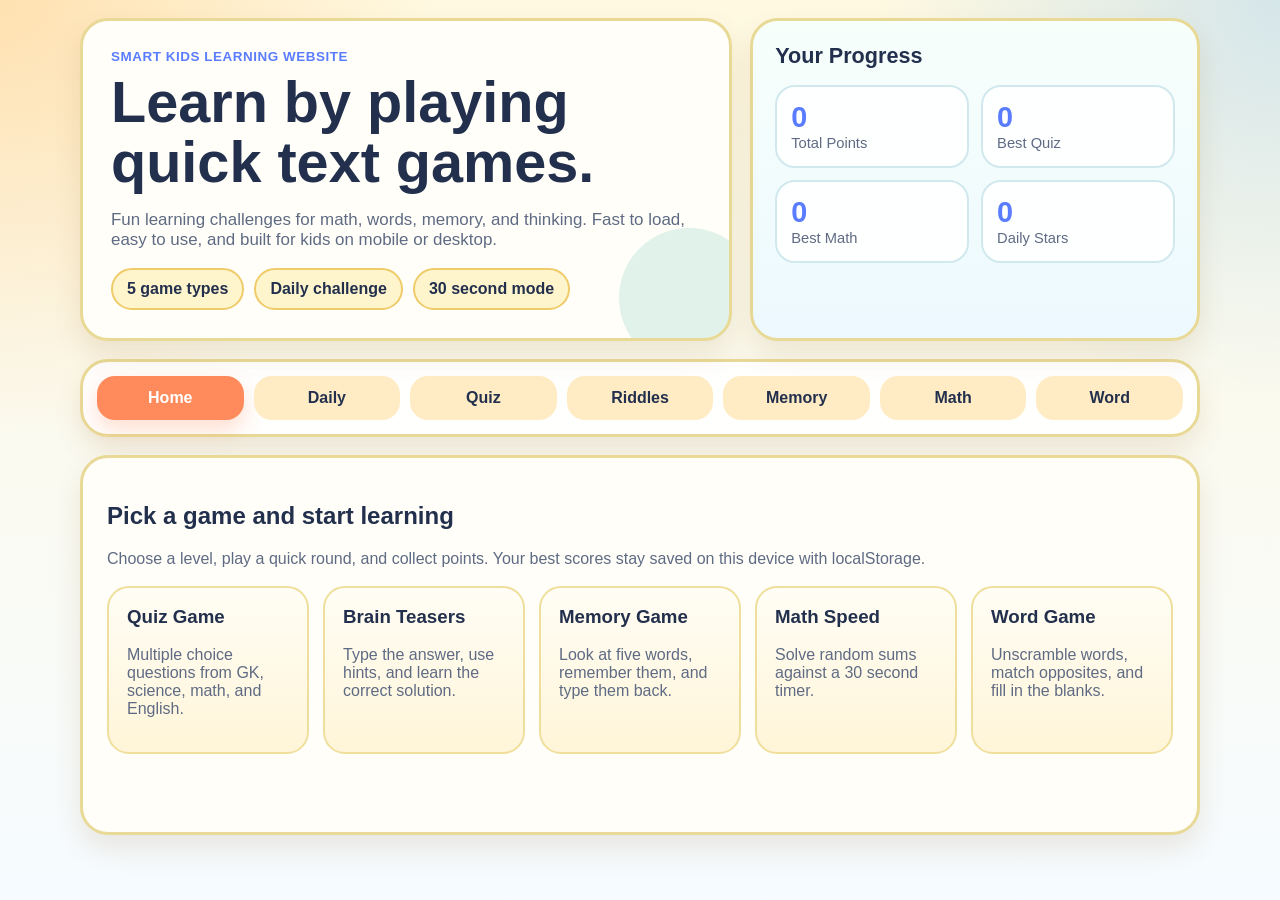
==== site1/index.html @ 1da0f5ff "Add kids learning site and Pages deployment" ====
<!doctype html>
<html lang="en">
  <head>
    <meta charset="UTF-8" />
    <meta name="viewport" content="width=device-width, initial-scale=1.0" />
    <title>Smart Kids Learning Website</title>
    <meta
      name="description"
      content="A lightweight educational website for kids with quiz, memory, math, word, and riddle games."
    />
    <link rel="stylesheet" href="./style.css" />
  </head>
  <body>
    <div class="page-shell">
      <header class="hero">
        <div class="hero-copy">
          <p class="eyebrow">Smart Kids Learning Website</p>
          <h1>Learn by playing quick text games.</h1>
          <p class="hero-text">
            Fun learning challenges for math, words, memory, and thinking. Fast to load, easy to use,
            and built for kids on mobile or desktop.
          </p>
          <div class="hero-badges">
            <span>5 game types</span>
            <span>Daily challenge</span>
            <span>30 second mode</span>
          </div>
        </div>
        <div class="score-card">
          <h2>Your Progress</h2>
          <div class="stats-grid">
            <div>
              <strong id="total-points">0</strong>
              <span>Total Points</span>
            </div>
            <div>
              <strong id="best-quiz">0</strong>
              <span>Best Quiz</span>
            </div>
            <div>
              <strong id="best-math">0</strong>
              <span>Best Math</span>
            </div>
            <div>
              <strong id="daily-score">0</strong>
              <span>Daily Stars</span>
            </div>
          </div>
        </div>
      </header>

      <nav class="main-nav">
        <button class="nav-btn active" data-target="home">Home</button>
        <button class="nav-btn" data-target="daily">Daily</button>
        <button class="nav-btn" data-target="quiz">Quiz</button>
        <button class="nav-btn" data-target="riddles">Riddles</button>
        <button class="nav-btn" data-target="memory">Memory</button>
        <button class="nav-btn" data-target="math">Math</button>
        <button class="nav-btn" data-target="word">Word</button>
      </nav>

      <main>
        <section id="home" class="view active">
          <div class="panel intro-panel">
            <h2>Pick a game and start learning</h2>
            <p>
              Choose a level, play a quick round, and collect points. Your best scores stay saved on
              this device with localStorage.
            </p>
            <div class="feature-grid">
              <article class="feature-card">
                <h3>Quiz Game</h3>
                <p>Multiple choice questions from GK, science, math, and English.</p>
              </article>
              <article class="feature-card">
                <h3>Brain Teasers</h3>
                <p>Type the answer, use hints, and learn the correct solution.</p>
              </article>
              <article class="feature-card">
                <h3>Memory Game</h3>
                <p>Look at five words, remember them, and type them back.</p>
              </article>
              <article class="feature-card">
                <h3>Math Speed</h3>
                <p>Solve random sums against a 30 second timer.</p>
              </article>
              <article class="feature-card">
                <h3>Word Game</h3>
                <p>Unscramble words, match opposites, and fill in the blanks.</p>
              </article>
            </div>
          </div>
        </section>

        <section id="daily" class="view">
          <div class="panel">
            <div class="section-head">
              <h2>Daily Challenge</h2>
              <p>Five fixed challenges each day. Come back tomorrow for a new set.</p>
            </div>
            <div class="status-row">
              <span id="daily-date-label"></span>
              <span id="daily-progress-label">0 / 5 solved</span>
            </div>
            <div class="progress-track">
              <div id="daily-progress-bar" class="progress-fill"></div>
            </div>
            <div id="daily-card" class="game-card"></div>
          </div>
        </section>

        <section id="quiz" class="view">
          <div class="panel">
            <div class="section-head">
              <h2>Quiz Game</h2>
              <p>Answer one question at a time and build your score.</p>
            </div>
            <div class="toolbar">
              <label>
                Level
                <select id="quiz-level"></select>
              </label>
              <label>
                Topic
                <select id="quiz-topic">
                  <option value="all">All Topics</option>
                  <option value="General Knowledge">General Knowledge</option>
                  <option value="Science">Science</option>
                  <option value="Math">Math</option>
                  <option value="English">English</option>
                </select>
              </label>
              <button id="quiz-start" class="action-btn">Start Quiz</button>
            </div>
            <div class="status-row">
              <span id="quiz-score-label">Score: 0</span>
              <span id="quiz-step-label">Question 0 / 5</span>
            </div>
            <div class="progress-track">
              <div id="quiz-progress-bar" class="progress-fill"></div>
            </div>
            <div id="quiz-card" class="game-card"></div>
          </div>
        </section>

        <section id="riddles" class="view">
          <div class="panel">
            <div class="section-head">
              <h2>Brain Teasers and Riddles</h2>
              <p>Read carefully, type your answer, and use a hint if needed.</p>
            </div>
            <div class="toolbar">
              <label>
                Level
                <select id="riddle-level"></select>
              </label>
              <button id="riddle-next" class="action-btn">New Riddle</button>
            </div>
            <div id="riddle-card" class="game-card"></div>
          </div>
        </section>

        <section id="memory" class="view">
          <div class="panel">
            <div class="section-head">
              <h2>Memory Game</h2>
              <p>Look at five words for five seconds, then type the ones you remember.</p>
            </div>
            <div class="toolbar">
              <label>
                Level
                <select id="memory-level"></select>
              </label>
              <button id="memory-start" class="action-btn">Start Memory Round</button>
            </div>
            <div class="status-row">
              <span id="memory-timer-label">Ready to play</span>
              <span id="memory-score-label">Score: 0</span>
            </div>
            <div id="memory-card" class="game-card"></div>
          </div>
        </section>

        <section id="math" class="view">
          <div class="panel">
            <div class="section-head">
              <h2>Math Speed Game</h2>
              <p>Solve as many sums as you can in 30 seconds.</p>
            </div>
            <div class="toolbar">
              <label>
                Level
                <select id="math-level"></select>
              </label>
              <button id="math-start" class="action-btn">Start 30s Challenge</button>
            </div>
            <div class="status-row">
              <span id="math-timer-label">Time: 30s</span>
              <span id="math-score-label">Score: 0</span>
            </div>
            <div class="progress-track">
              <div id="math-progress-bar" class="progress-fill"></div>
            </div>
            <div id="math-card" class="game-card"></div>
          </div>
        </section>

        <section id="word" class="view">
          <div class="panel">
            <div class="section-head">
              <h2>Word Game</h2>
              <p>Unscramble, match opposites, and fill in the missing letters.</p>
            </div>
            <div class="toolbar">
              <label>
                Level
                <select id="word-level"></select>
              </label>
              <button id="word-next" class="action-btn">New Word Challenge</button>
            </div>
            <div id="word-card" class="game-card"></div>
          </div>
        </section>
      </main>
    </div>

    <script src="./script.js"></script>
  </body>
</html>
---- site1/style.css ----
:root {
  --bg: #f8f6ea;
  --panel: #fffef8;
  --panel-2: #fff5cd;
  --text: #23304d;
  --muted: #5f6b84;
  --border: #e8d996;
  --accent: #ff8a5b;
  --accent-2: #3db6a3;
  --accent-3: #5a7cff;
  --good: #2b9d61;
  --bad: #d95b66;
  --shadow: 0 14px 28px rgba(130, 93, 26, 0.12);
}

* {
  box-sizing: border-box;
}

html,
body {
  margin: 0;
  padding: 0;
}

body {
  font-family: "Trebuchet MS", "Comic Sans MS", sans-serif;
  color: var(--text);
  background:
    radial-gradient(circle at top left, rgba(255, 196, 118, 0.45), transparent 28%),
    radial-gradient(circle at top right, rgba(105, 181, 255, 0.28), transparent 26%),
    linear-gradient(180deg, #fff9e1 0%, #f6fbff 100%);
  min-height: 100vh;
}

.page-shell {
  width: min(1120px, calc(100vw - 24px));
  margin: 0 auto;
  padding: 18px 0 36px;
}

.hero {
  display: grid;
  grid-template-columns: 1.45fr 1fr;
  gap: 18px;
  align-items: stretch;
}

.hero-copy,
.score-card,
.panel,
.main-nav {
  border: 3px solid var(--border);
  border-radius: 28px;
  background: var(--panel);
  box-shadow: var(--shadow);
}

.hero-copy {
  padding: 28px;
  position: relative;
  overflow: hidden;
}

.hero-copy::after {
  content: "";
  position: absolute;
  right: -30px;
  bottom: -30px;
  width: 140px;
  height: 140px;
  border-radius: 50%;
  background: rgba(61, 182, 163, 0.16);
}

.eyebrow {
  margin: 0 0 8px;
  color: var(--accent-3);
  font-weight: 700;
  letter-spacing: 0.04em;
  text-transform: uppercase;
  font-size: 0.84rem;
}

.hero h1 {
  margin: 0 0 12px;
  font-size: clamp(2rem, 4.8vw, 3.6rem);
  line-height: 1.05;
}

.hero-text {
  max-width: 46rem;
  font-size: 1.06rem;
  color: var(--muted);
}

.hero-badges {
  display: flex;
  flex-wrap: wrap;
  gap: 10px;
  margin-top: 18px;
}

.hero-badges span,
.pill {
  padding: 10px 14px;
  border-radius: 999px;
  background: var(--panel-2);
  border: 2px solid #efcb6a;
  font-weight: 700;
}

.score-card {
  padding: 22px;
  background: linear-gradient(180deg, #f7fffb 0%, #edf9ff 100%);
}

.score-card h2 {
  margin: 0 0 16px;
  font-size: 1.35rem;
}

.stats-grid {
  display: grid;
  grid-template-columns: repeat(2, 1fr);
  gap: 12px;
}

.stats-grid div {
  padding: 14px;
  border-radius: 20px;
  background: rgba(255, 255, 255, 0.92);
  border: 2px solid #d1e9ee;
}

.stats-grid strong {
  display: block;
  font-size: 1.8rem;
  color: var(--accent-3);
}

.stats-grid span {
  color: var(--muted);
  font-size: 0.92rem;
}

.main-nav {
  display: flex;
  flex-wrap: wrap;
  gap: 10px;
  margin: 18px 0;
  padding: 14px;
  background: rgba(255, 255, 255, 0.92);
}

.nav-btn,
.action-btn,
.option-btn,
.ghost-btn {
  appearance: none;
  border: 0;
  border-radius: 18px;
  padding: 13px 16px;
  font: inherit;
  cursor: pointer;
  transition: transform 0.16s ease, box-shadow 0.16s ease, background 0.16s ease;
}

.nav-btn:hover,
.action-btn:hover,
.option-btn:hover,
.ghost-btn:hover {
  transform: translateY(-1px);
}

.nav-btn {
  background: #ffecc5;
  color: var(--text);
  font-weight: 700;
  flex: 1 1 104px;
}

.nav-btn.active {
  background: var(--accent);
  color: #fff;
  box-shadow: 0 10px 22px rgba(255, 138, 91, 0.28);
}

.view {
  display: none;
  animation: rise 0.28s ease;
}

.view.active {
  display: block;
}

.panel {
  padding: 24px;
}

.intro-panel {
  min-height: 380px;
}

.section-head h2 {
  margin: 0 0 8px;
  font-size: 1.8rem;
}

.section-head p,
p,
label,
.status-row {
  color: var(--muted);
}

.feature-grid {
  display: grid;
  grid-template-columns: repeat(auto-fit, minmax(190px, 1fr));
  gap: 14px;
  margin-top: 18px;
}

.feature-card {
  padding: 18px;
  border-radius: 22px;
  border: 2px solid #f0df9c;
  background: linear-gradient(180deg, #fffdf5 0%, #fff5d8 100%);
}

.feature-card h3,
.game-card h3 {
  margin-top: 0;
}

.toolbar,
.status-row,
.input-row,
.button-row {
  display: flex;
  flex-wrap: wrap;
  gap: 12px;
  align-items: center;
}

.toolbar {
  margin: 18px 0;
}

label {
  font-weight: 700;
}

select,
input {
  margin-top: 6px;
  border: 2px solid #e2d7a6;
  border-radius: 14px;
  padding: 12px 14px;
  font: inherit;
  width: 100%;
  max-width: 260px;
  color: var(--text);
  background: #fffef8;
}

.action-btn {
  background: var(--accent-2);
  color: #fff;
  font-weight: 700;
  box-shadow: 0 10px 20px rgba(61, 182, 163, 0.22);
}

.ghost-btn {
  background: #edf5ff;
  color: var(--accent-3);
  font-weight: 700;
}

.game-card {
  min-height: 240px;
  padding: 22px;
  border-radius: 24px;
  background: linear-gradient(180deg, #fffdf7 0%, #f7fbff 100%);
  border: 2px dashed #d7dba5;
}

.question-text,
.big-text {
  font-size: clamp(1.2rem, 3vw, 1.8rem);
  line-height: 1.35;
}

.option-grid {
  display: grid;
  grid-template-columns: repeat(auto-fit, minmax(190px, 1fr));
  gap: 12px;
  margin-top: 18px;
}

.option-btn {
  background: #fff;
  border: 2px solid #d8e0f7;
  min-height: 58px;
  text-align: left;
  color: var(--text);
  font-weight: 700;
}

.option-btn.correct,
.result.good {
  background: #e9faef;
  border-color: #86d8a5;
  color: var(--good);
}

.option-btn.wrong,
.result.bad {
  background: #fff0f1;
  border-color: #f2a4ac;
  color: var(--bad);
}

.progress-track {
  height: 14px;
  border-radius: 999px;
  overflow: hidden;
  background: #efe5b8;
  margin: 12px 0 18px;
}

.progress-fill {
  width: 0;
  height: 100%;
  border-radius: 999px;
  background: linear-gradient(90deg, var(--accent) 0%, var(--accent-3) 100%);
  transition: width 0.2s ease;
}

.result,
.hint-box,
.answer-box {
  margin-top: 16px;
  padding: 14px 16px;
  border-radius: 18px;
  font-weight: 700;
}

.result {
  background: #eef6ff;
  color: var(--accent-3);
}

.hint-box {
  background: #fff4d6;
  color: #855d00;
}

.answer-box {
  background: #f0fbff;
  color: var(--text);
}

.memory-words {
  display: grid;
  grid-template-columns: repeat(auto-fit, minmax(110px, 1fr));
  gap: 10px;
  margin: 18px 0;
}

.memory-words span {
  padding: 14px;
  text-align: center;
  border-radius: 18px;
  background: #fff4d6;
  border: 2px solid #f1cc73;
  font-weight: 700;
  font-size: 1.05rem;
}

.mini-note {
  font-size: 0.92rem;
  color: var(--muted);
}

@keyframes rise {
  from {
    opacity: 0;
    transform: translateY(10px);
  }
  to {
    opacity: 1;
    transform: translateY(0);
  }
}

@media (max-width: 860px) {
  .hero {
    grid-template-columns: 1fr;
  }
}

@media (max-width: 640px) {
  .page-shell {
    width: min(100vw - 14px, 100%);
    padding-top: 8px;
  }

  .hero-copy,
  .score-card,
  .panel,
  .main-nav {
    border-radius: 22px;
  }

  .hero-copy,
  .score-card,
  .panel {
    padding: 18px;
  }

  .main-nav {
    padding: 10px;
  }

  .nav-btn,
  .action-btn,
  .option-btn,
  .ghost-btn {
    width: 100%;
  }

  select,
  input {
    max-width: none;
  }
}
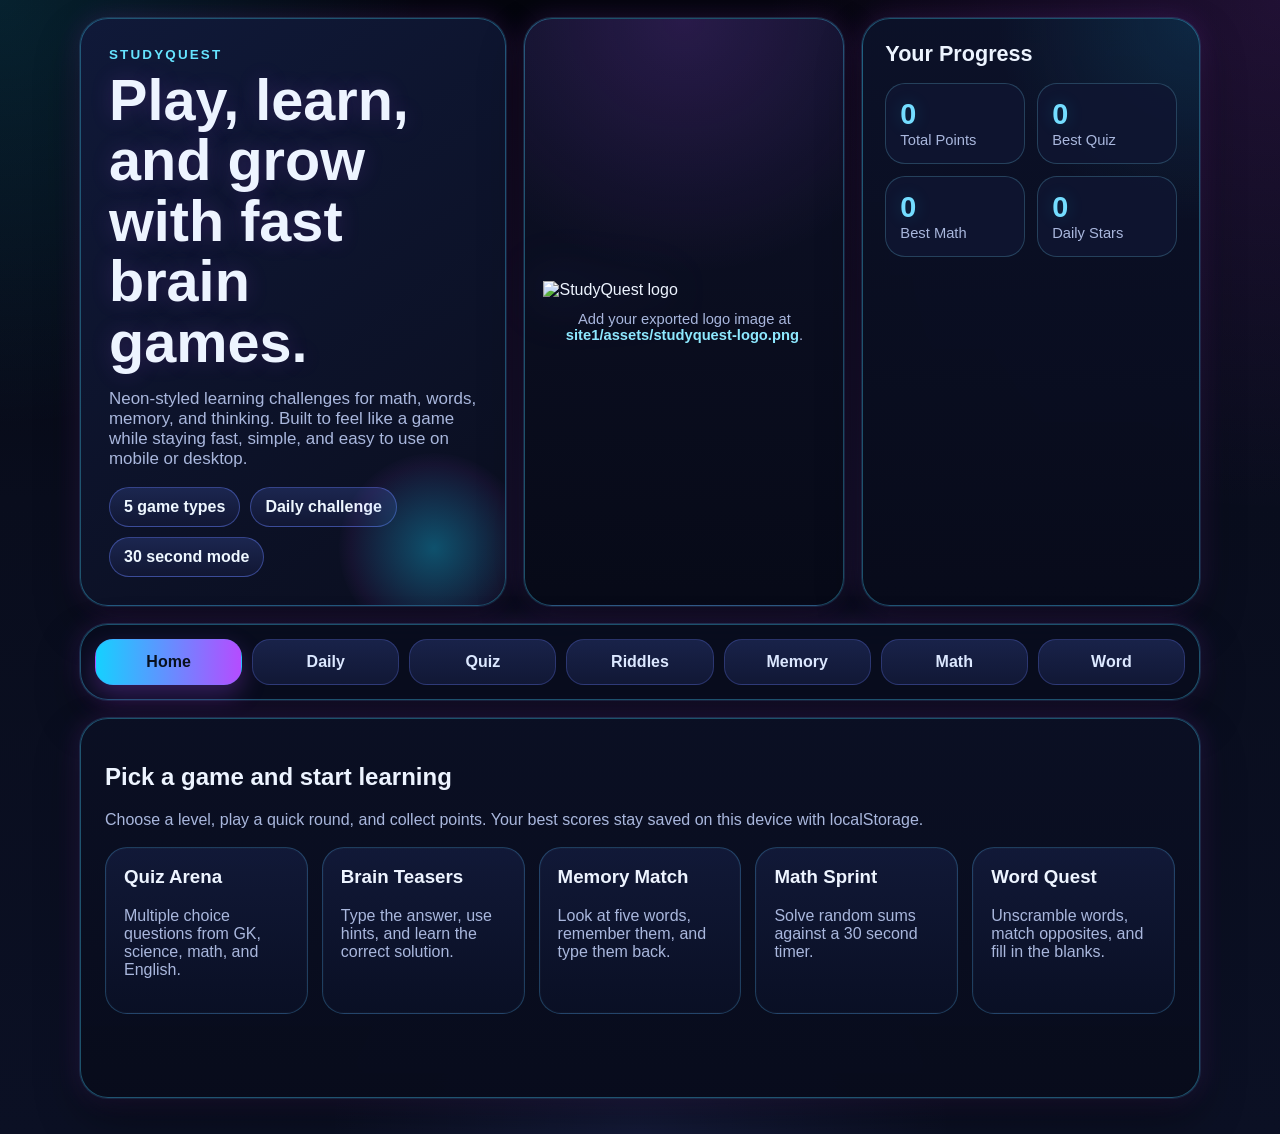
==== commit ef2116f1: "Rebrand site1 with StudyQuest theme" ====
--- a/site1/index.html
+++ b/site1/index.html
@@ -3,10 +3,10 @@
   <head>
     <meta charset="UTF-8" />
     <meta name="viewport" content="width=device-width, initial-scale=1.0" />
-    <title>Smart Kids Learning Website</title>
+    <title>StudyQuest</title>
     <meta
       name="description"
-      content="A lightweight educational website for kids with quiz, memory, math, word, and riddle games."
+      content="StudyQuest is a lightweight educational website with quiz, memory, math, word, and riddle games."
     />
     <link rel="stylesheet" href="./style.css" />
   </head>
@@ -14,17 +14,21 @@
     <div class="page-shell">
       <header class="hero">
         <div class="hero-copy">
-          <p class="eyebrow">Smart Kids Learning Website</p>
-          <h1>Learn by playing quick text games.</h1>
+          <p class="eyebrow">StudyQuest</p>
+          <h1>Play, learn, and grow with fast brain games.</h1>
           <p class="hero-text">
-            Fun learning challenges for math, words, memory, and thinking. Fast to load, easy to use,
-            and built for kids on mobile or desktop.
+            Neon-styled learning challenges for math, words, memory, and thinking. Built to feel like
+            a game while staying fast, simple, and easy to use on mobile or desktop.
           </p>
           <div class="hero-badges">
             <span>5 game types</span>
             <span>Daily challenge</span>
             <span>30 second mode</span>
           </div>
+        </div>
+        <div class="logo-panel">
+          <img class="brand-logo" src="./assets/studyquest-logo.png" alt="StudyQuest logo" />
+          <p class="logo-note">Add your exported logo image at <strong>site1/assets/studyquest-logo.png</strong>.</p>
         </div>
         <div class="score-card">
           <h2>Your Progress</h2>
@@ -69,26 +73,26 @@
             </p>
             <div class="feature-grid">
               <article class="feature-card">
-                <h3>Quiz Game</h3>
-                <p>Multiple choice questions from GK, science, math, and English.</p>
-              </article>
-              <article class="feature-card">
-                <h3>Brain Teasers</h3>
-                <p>Type the answer, use hints, and learn the correct solution.</p>
-              </article>
-              <article class="feature-card">
-                <h3>Memory Game</h3>
-                <p>Look at five words, remember them, and type them back.</p>
-              </article>
-              <article class="feature-card">
-                <h3>Math Speed</h3>
-                <p>Solve random sums against a 30 second timer.</p>
-              </article>
-              <article class="feature-card">
-                <h3>Word Game</h3>
-                <p>Unscramble words, match opposites, and fill in the blanks.</p>
-              </article>
-            </div>
+              <h3>Quiz Arena</h3>
+              <p>Multiple choice questions from GK, science, math, and English.</p>
+            </article>
+            <article class="feature-card">
+              <h3>Brain Teasers</h3>
+              <p>Type the answer, use hints, and learn the correct solution.</p>
+            </article>
+            <article class="feature-card">
+              <h3>Memory Match</h3>
+              <p>Look at five words, remember them, and type them back.</p>
+            </article>
+            <article class="feature-card">
+              <h3>Math Sprint</h3>
+              <p>Solve random sums against a 30 second timer.</p>
+            </article>
+            <article class="feature-card">
+              <h3>Word Quest</h3>
+              <p>Unscramble words, match opposites, and fill in the blanks.</p>
+            </article>
+          </div>
           </div>
         </section>
 
--- a/site1/style.css
+++ b/site1/style.css
@@ -1,16 +1,17 @@
 :root {
-  --bg: #f8f6ea;
-  --panel: #fffef8;
-  --panel-2: #fff5cd;
-  --text: #23304d;
-  --muted: #5f6b84;
-  --border: #e8d996;
-  --accent: #ff8a5b;
-  --accent-2: #3db6a3;
-  --accent-3: #5a7cff;
-  --good: #2b9d61;
-  --bad: #d95b66;
-  --shadow: 0 14px 28px rgba(130, 93, 26, 0.12);
+  --bg: #060713;
+  --panel: rgba(13, 17, 37, 0.88);
+  --panel-2: rgba(28, 35, 74, 0.92);
+  --text: #edf4ff;
+  --muted: #a9b7dd;
+  --border: rgba(70, 212, 255, 0.35);
+  --accent: #b54cff;
+  --accent-2: #15d1ff;
+  --accent-3: #6a7dff;
+  --good: #65f2a8;
+  --bad: #ff7ca8;
+  --shadow: 0 20px 44px rgba(0, 0, 0, 0.4);
+  --glow: 0 0 0 1px rgba(91, 194, 255, 0.18), 0 0 28px rgba(181, 76, 255, 0.18);
 }
 
 * {
@@ -24,12 +25,13 @@
 }
 
 body {
-  font-family: "Trebuchet MS", "Comic Sans MS", sans-serif;
+  font-family: "Trebuchet MS", "Segoe UI", sans-serif;
   color: var(--text);
   background:
-    radial-gradient(circle at top left, rgba(255, 196, 118, 0.45), transparent 28%),
-    radial-gradient(circle at top right, rgba(105, 181, 255, 0.28), transparent 26%),
-    linear-gradient(180deg, #fff9e1 0%, #f6fbff 100%);
+    radial-gradient(circle at top left, rgba(21, 209, 255, 0.14), transparent 25%),
+    radial-gradient(circle at top right, rgba(181, 76, 255, 0.16), transparent 30%),
+    radial-gradient(circle at bottom center, rgba(106, 125, 255, 0.1), transparent 24%),
+    linear-gradient(180deg, #04050d 0%, #090d1d 44%, #0b1024 100%);
   min-height: 100vh;
 }
 
@@ -41,43 +43,49 @@
 
 .hero {
   display: grid;
-  grid-template-columns: 1.45fr 1fr;
+  grid-template-columns: 1.2fr 0.9fr 0.95fr;
   gap: 18px;
   align-items: stretch;
 }
 
 .hero-copy,
+.logo-panel,
 .score-card,
 .panel,
 .main-nav {
-  border: 3px solid var(--border);
+  border: 1px solid var(--border);
   border-radius: 28px;
   background: var(--panel);
   box-shadow: var(--shadow);
+  backdrop-filter: blur(14px);
 }
 
 .hero-copy {
   padding: 28px;
   position: relative;
   overflow: hidden;
+  background:
+    linear-gradient(145deg, rgba(16, 26, 58, 0.92), rgba(10, 14, 30, 0.92)),
+    var(--panel);
+  box-shadow: var(--shadow), var(--glow);
 }
 
 .hero-copy::after {
   content: "";
   position: absolute;
-  right: -30px;
-  bottom: -30px;
-  width: 140px;
-  height: 140px;
+  right: -24px;
+  bottom: -38px;
+  width: 190px;
+  height: 190px;
   border-radius: 50%;
-  background: rgba(61, 182, 163, 0.16);
+  background: radial-gradient(circle, rgba(21, 209, 255, 0.34) 0%, rgba(181, 76, 255, 0.06) 62%, transparent 72%);
 }
 
 .eyebrow {
   margin: 0 0 8px;
-  color: var(--accent-3);
-  font-weight: 700;
-  letter-spacing: 0.04em;
+  color: #66e4ff;
+  font-weight: 700;
+  letter-spacing: 0.16em;
   text-transform: uppercase;
   font-size: 0.84rem;
 }
@@ -86,12 +94,45 @@
   margin: 0 0 12px;
   font-size: clamp(2rem, 4.8vw, 3.6rem);
   line-height: 1.05;
+  max-width: 10ch;
+  text-shadow: 0 0 22px rgba(181, 76, 255, 0.18);
 }
 
 .hero-text {
   max-width: 46rem;
   font-size: 1.06rem;
   color: var(--muted);
+}
+
+.logo-panel {
+  display: flex;
+  flex-direction: column;
+  justify-content: center;
+  align-items: center;
+  padding: 18px;
+  gap: 12px;
+  background:
+    radial-gradient(circle at top, rgba(181, 76, 255, 0.16), transparent 42%),
+    linear-gradient(180deg, rgba(14, 18, 41, 0.95) 0%, rgba(7, 10, 24, 0.98) 100%);
+  box-shadow: var(--shadow), var(--glow);
+}
+
+.brand-logo {
+  display: block;
+  width: min(100%, 320px);
+  max-height: 340px;
+  object-fit: contain;
+  filter: drop-shadow(0 0 24px rgba(111, 232, 255, 0.16)) drop-shadow(0 0 30px rgba(181, 76, 255, 0.2));
+}
+
+.logo-note {
+  margin: 0;
+  text-align: center;
+  font-size: 0.92rem;
+}
+
+.logo-note strong {
+  color: #8ee9ff;
 }
 
 .hero-badges {
@@ -105,14 +146,18 @@
 .pill {
   padding: 10px 14px;
   border-radius: 999px;
-  background: var(--panel-2);
-  border: 2px solid #efcb6a;
-  font-weight: 700;
+  background: linear-gradient(180deg, rgba(29, 40, 82, 0.95), rgba(18, 24, 52, 0.95));
+  border: 1px solid rgba(104, 130, 255, 0.42);
+  font-weight: 700;
+  color: #eef7ff;
 }
 
 .score-card {
   padding: 22px;
-  background: linear-gradient(180deg, #f7fffb 0%, #edf9ff 100%);
+  background:
+    radial-gradient(circle at top right, rgba(21, 209, 255, 0.12), transparent 30%),
+    linear-gradient(180deg, rgba(12, 18, 41, 0.95) 0%, rgba(8, 11, 27, 0.98) 100%);
+  box-shadow: var(--shadow), var(--glow);
 }
 
 .score-card h2 {
@@ -129,14 +174,15 @@
 .stats-grid div {
   padding: 14px;
   border-radius: 20px;
-  background: rgba(255, 255, 255, 0.92);
-  border: 2px solid #d1e9ee;
+  background: rgba(15, 22, 49, 0.9);
+  border: 1px solid rgba(125, 224, 255, 0.22);
 }
 
 .stats-grid strong {
   display: block;
   font-size: 1.8rem;
-  color: var(--accent-3);
+  color: #74ddff;
+  text-shadow: 0 0 18px rgba(21, 209, 255, 0.2);
 }
 
 .stats-grid span {
@@ -150,7 +196,8 @@
   gap: 10px;
   margin: 18px 0;
   padding: 14px;
-  background: rgba(255, 255, 255, 0.92);
+  background: rgba(9, 13, 30, 0.88);
+  box-shadow: var(--shadow), var(--glow);
 }
 
 .nav-btn,
@@ -174,16 +221,17 @@
 }
 
 .nav-btn {
-  background: #ffecc5;
-  color: var(--text);
+  background: linear-gradient(180deg, rgba(26, 36, 76, 0.95), rgba(18, 25, 55, 0.95));
+  color: #dce8ff;
   font-weight: 700;
   flex: 1 1 104px;
+  border: 1px solid rgba(110, 128, 255, 0.26);
 }
 
 .nav-btn.active {
-  background: var(--accent);
-  color: #fff;
-  box-shadow: 0 10px 22px rgba(255, 138, 91, 0.28);
+  background: linear-gradient(90deg, var(--accent-2) 0%, var(--accent) 100%);
+  color: #08111f;
+  box-shadow: 0 10px 24px rgba(181, 76, 255, 0.28);
 }
 
 .view {
@@ -197,6 +245,9 @@
 
 .panel {
   padding: 24px;
+  background:
+    linear-gradient(180deg, rgba(11, 16, 36, 0.95) 0%, rgba(8, 12, 28, 0.98) 100%);
+  box-shadow: var(--shadow), var(--glow);
 }
 
 .intro-panel {
@@ -225,8 +276,9 @@
 .feature-card {
   padding: 18px;
   border-radius: 22px;
-  border: 2px solid #f0df9c;
-  background: linear-gradient(180deg, #fffdf5 0%, #fff5d8 100%);
+  border: 1px solid rgba(91, 194, 255, 0.26);
+  background: linear-gradient(180deg, rgba(18, 26, 57, 0.94) 0%, rgba(10, 16, 37, 0.96) 100%);
+  box-shadow: inset 0 0 0 1px rgba(255, 255, 255, 0.02);
 }
 
 .feature-card h3,
@@ -255,35 +307,36 @@
 select,
 input {
   margin-top: 6px;
-  border: 2px solid #e2d7a6;
+  border: 1px solid rgba(104, 130, 255, 0.35);
   border-radius: 14px;
   padding: 12px 14px;
   font: inherit;
   width: 100%;
   max-width: 260px;
   color: var(--text);
-  background: #fffef8;
+  background: rgba(17, 24, 52, 0.96);
 }
 
 .action-btn {
-  background: var(--accent-2);
-  color: #fff;
-  font-weight: 700;
-  box-shadow: 0 10px 20px rgba(61, 182, 163, 0.22);
+  background: linear-gradient(90deg, var(--accent-2) 0%, var(--accent-3) 100%);
+  color: #04111d;
+  font-weight: 700;
+  box-shadow: 0 10px 20px rgba(21, 209, 255, 0.2);
 }
 
 .ghost-btn {
-  background: #edf5ff;
-  color: var(--accent-3);
-  font-weight: 700;
+  background: rgba(22, 30, 66, 0.92);
+  color: #95b4ff;
+  font-weight: 700;
+  border: 1px solid rgba(122, 145, 255, 0.22);
 }
 
 .game-card {
   min-height: 240px;
   padding: 22px;
   border-radius: 24px;
-  background: linear-gradient(180deg, #fffdf7 0%, #f7fbff 100%);
-  border: 2px dashed #d7dba5;
+  background: linear-gradient(180deg, rgba(15, 21, 46, 0.94) 0%, rgba(8, 12, 28, 0.98) 100%);
+  border: 1px solid rgba(107, 127, 255, 0.28);
 }
 
 .question-text,
@@ -300,8 +353,8 @@
 }
 
 .option-btn {
-  background: #fff;
-  border: 2px solid #d8e0f7;
+  background: rgba(17, 24, 52, 0.95);
+  border: 1px solid rgba(116, 139, 255, 0.28);
   min-height: 58px;
   text-align: left;
   color: var(--text);
@@ -326,7 +379,7 @@
   height: 14px;
   border-radius: 999px;
   overflow: hidden;
-  background: #efe5b8;
+  background: rgba(28, 36, 78, 0.86);
   margin: 12px 0 18px;
 }
 
@@ -348,17 +401,17 @@
 }
 
 .result {
-  background: #eef6ff;
-  color: var(--accent-3);
+  background: rgba(16, 28, 64, 0.96);
+  color: #9bc0ff;
 }
 
 .hint-box {
-  background: #fff4d6;
-  color: #855d00;
+  background: rgba(40, 30, 11, 0.94);
+  color: #ffd978;
 }
 
 .answer-box {
-  background: #f0fbff;
+  background: rgba(17, 28, 57, 0.94);
   color: var(--text);
 }
 
@@ -373,8 +426,8 @@
   padding: 14px;
   text-align: center;
   border-radius: 18px;
-  background: #fff4d6;
-  border: 2px solid #f1cc73;
+  background: linear-gradient(180deg, rgba(24, 36, 78, 0.96), rgba(15, 20, 46, 0.98));
+  border: 1px solid rgba(92, 198, 255, 0.26);
   font-weight: 700;
   font-size: 1.05rem;
 }
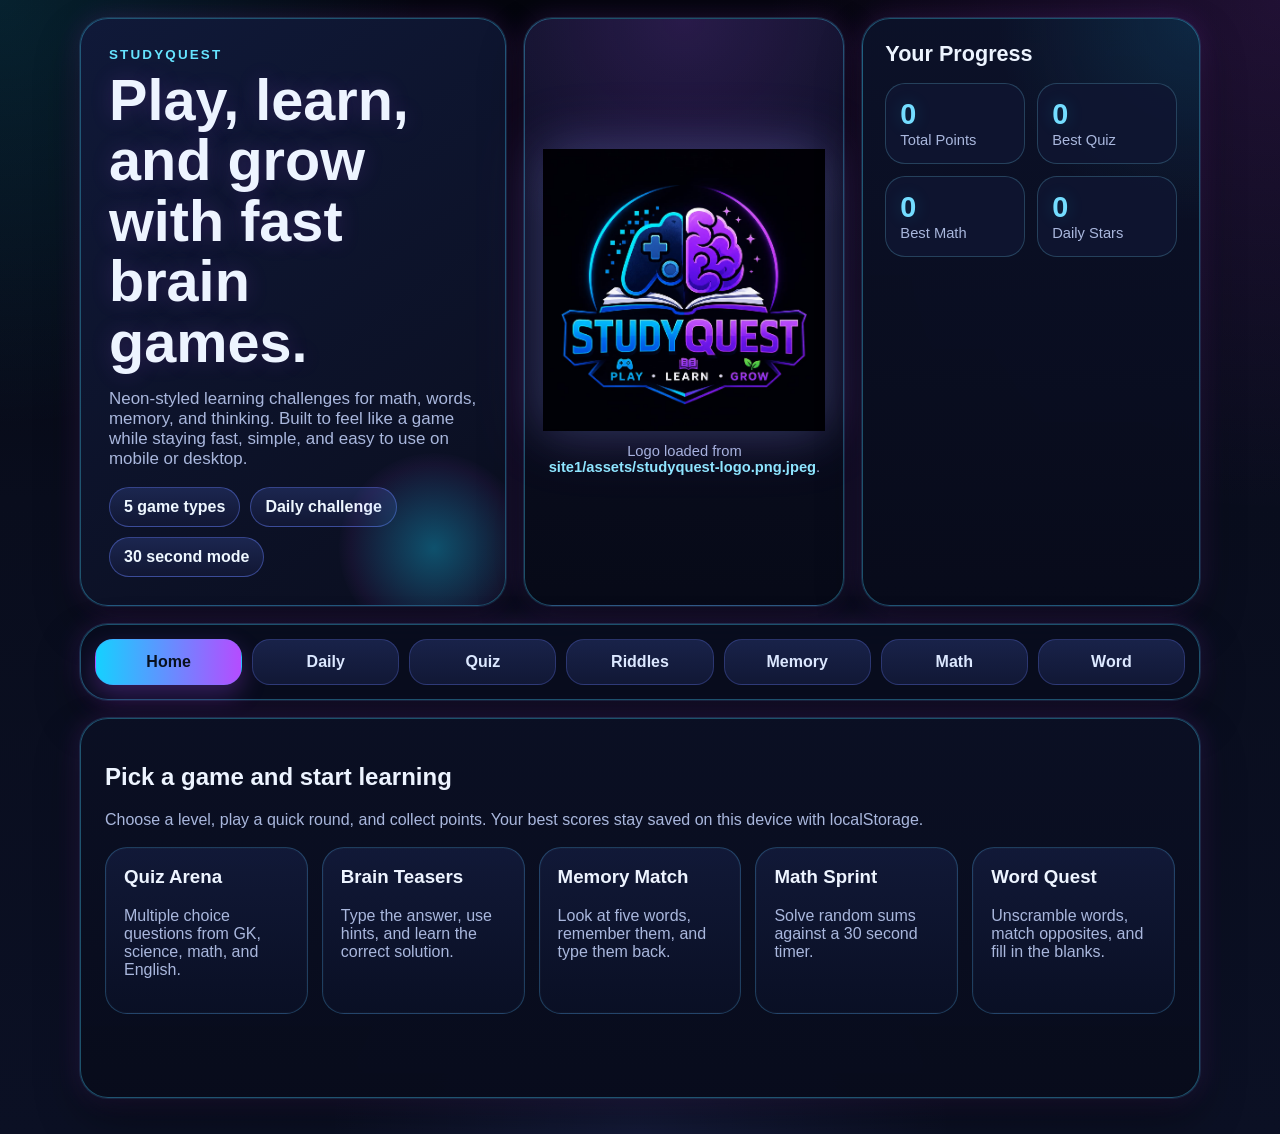
==== commit 293d1b0a: "Add StudyQuest logo asset" ====
--- a/site1/index.html
+++ b/site1/index.html
@@ -27,8 +27,8 @@
           </div>
         </div>
         <div class="logo-panel">
-          <img class="brand-logo" src="./assets/studyquest-logo.png" alt="StudyQuest logo" />
-          <p class="logo-note">Add your exported logo image at <strong>site1/assets/studyquest-logo.png</strong>.</p>
+          <img class="brand-logo" src="./assets/studyquest-logo.png.jpeg" alt="StudyQuest logo" />
+          <p class="logo-note">Logo loaded from <strong>site1/assets/studyquest-logo.png.jpeg</strong>.</p>
         </div>
         <div class="score-card">
           <h2>Your Progress</h2>
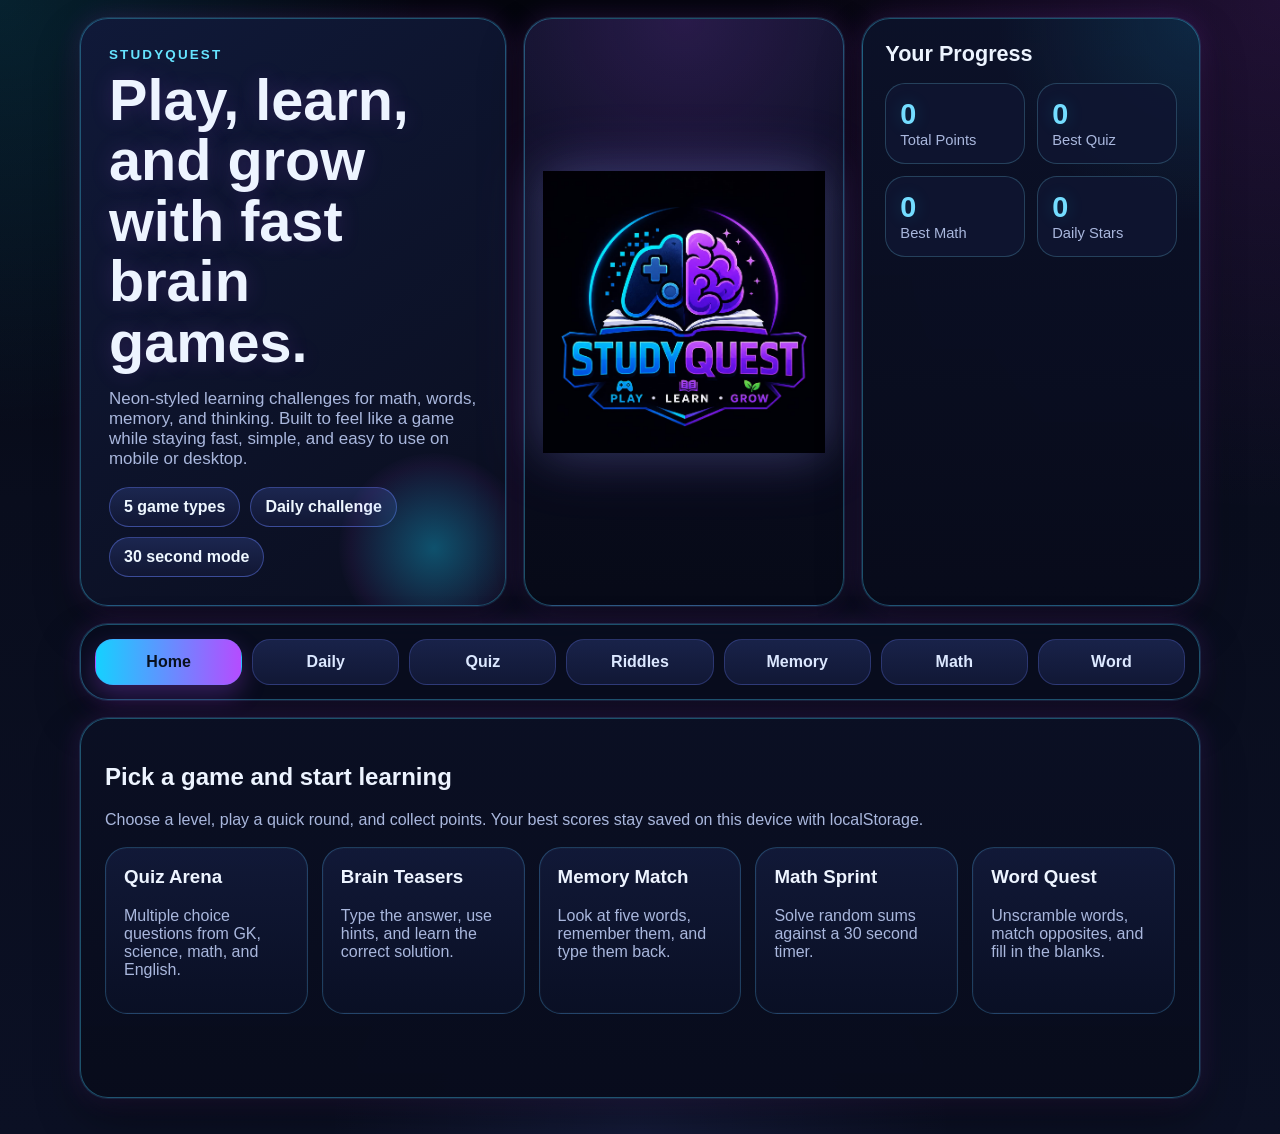
==== commit d1cf877c: "Remove StudyQuest logo helper text" ====
--- a/site1/index.html
+++ b/site1/index.html
@@ -28,7 +28,6 @@
         </div>
         <div class="logo-panel">
           <img class="brand-logo" src="./assets/studyquest-logo.png.jpeg" alt="StudyQuest logo" />
-          <p class="logo-note">Logo loaded from <strong>site1/assets/studyquest-logo.png.jpeg</strong>.</p>
         </div>
         <div class="score-card">
           <h2>Your Progress</h2>
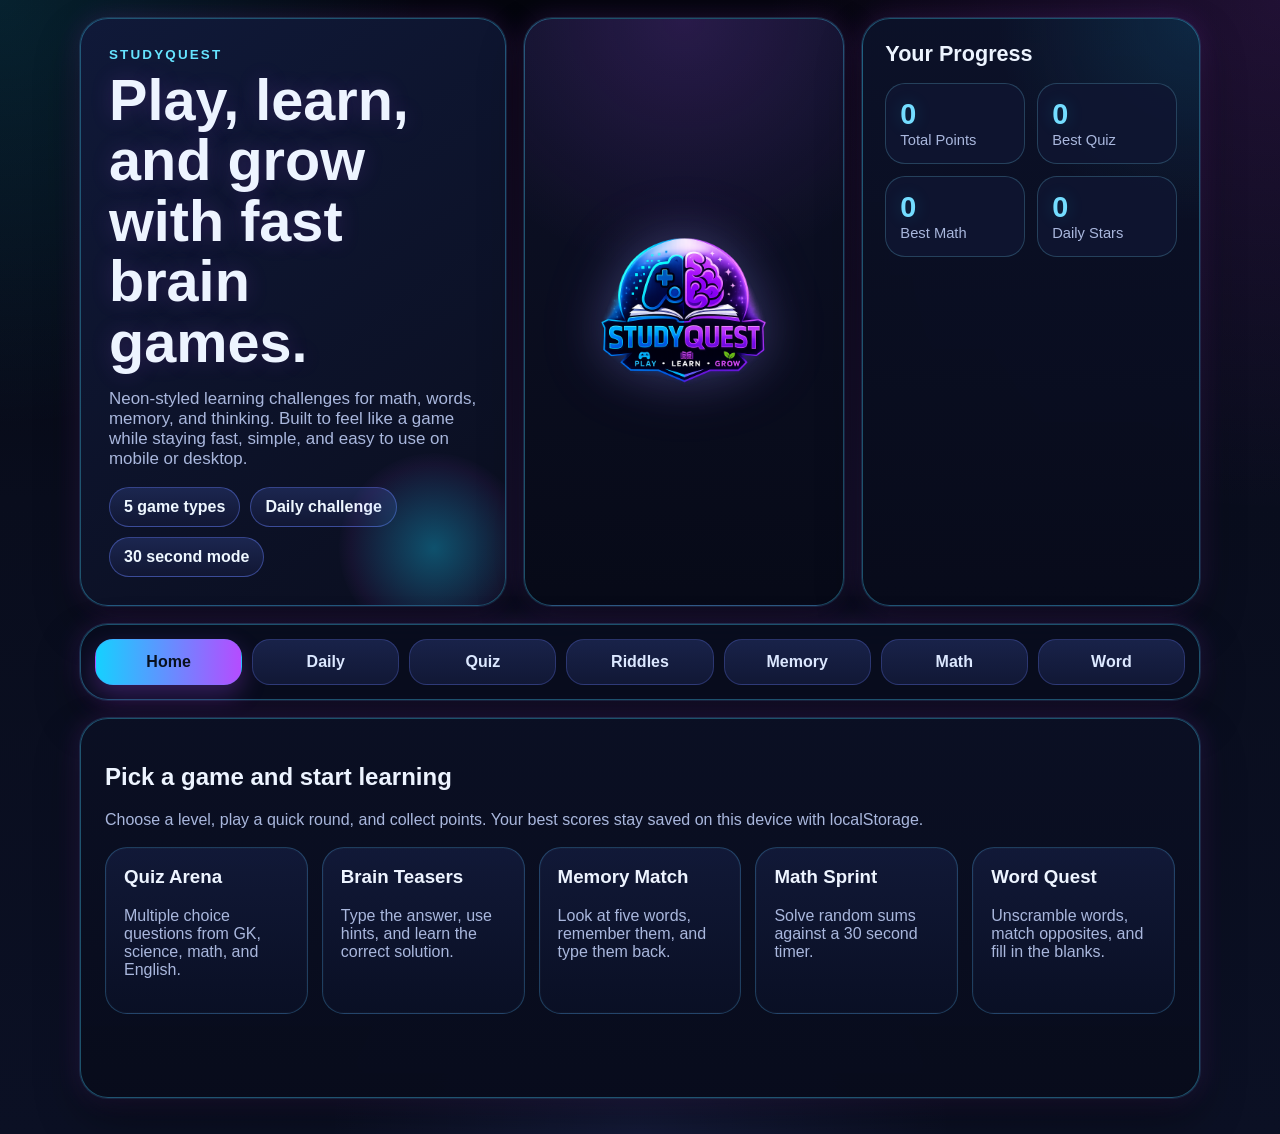
==== commit e47f4c8c: "Update StudyQuest logo asset" ====
--- a/site1/index.html
+++ b/site1/index.html
@@ -27,7 +27,7 @@
           </div>
         </div>
         <div class="logo-panel">
-          <img class="brand-logo" src="./assets/studyquest-logo.png.jpeg" alt="StudyQuest logo" />
+          <img class="brand-logo" src="./assets/studyquest-logo.png.png" alt="StudyQuest logo" />
         </div>
         <div class="score-card">
           <h2>Your Progress</h2>
